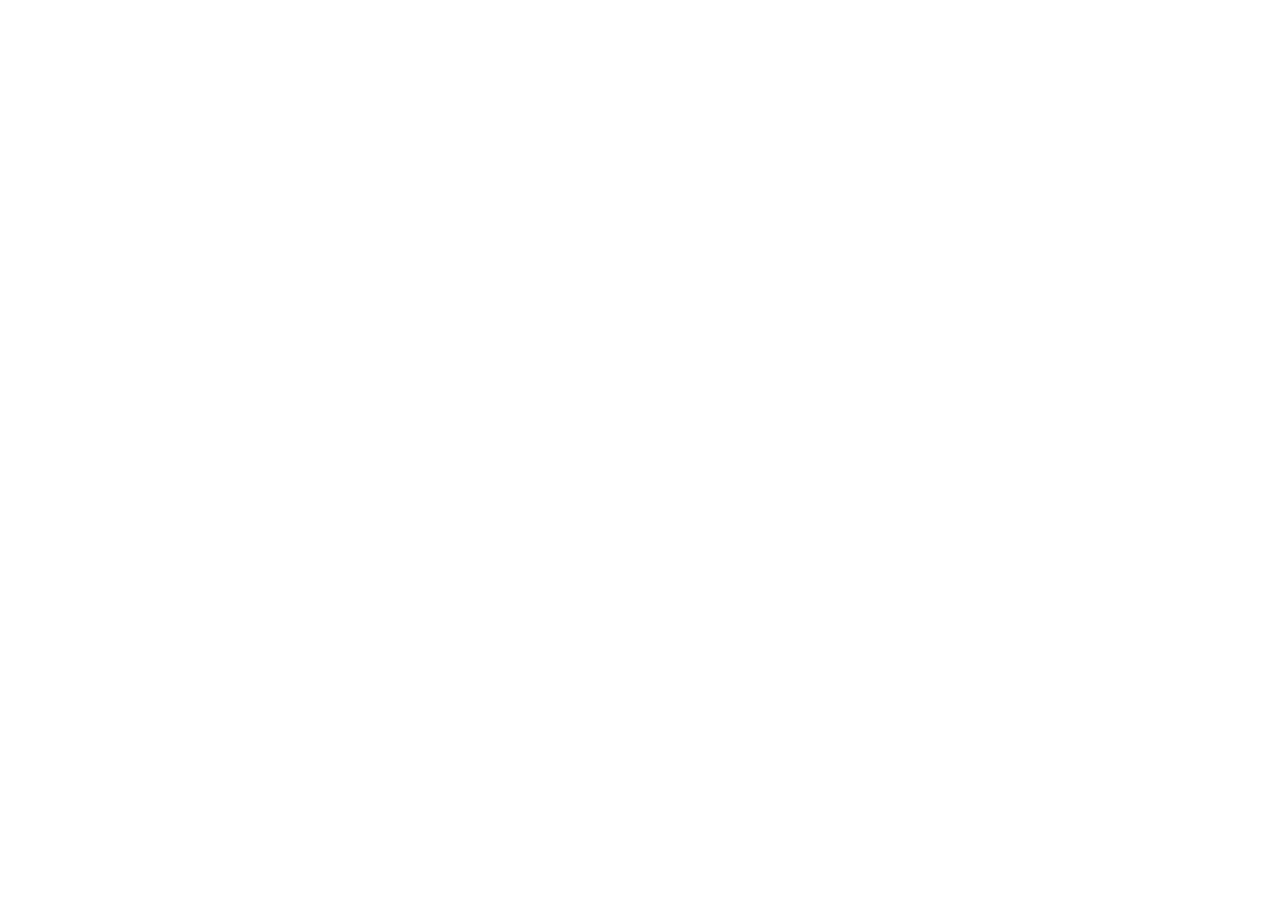
==== index.html @ e0eb2f37 "Add files via upload" ====
<!doctype html>
<html lang="ar" dir="rtl">
<head>
<meta charset="utf-8">
<meta name="viewport" content="width=device-width, initial-scale=1">
<meta name="robots" content="noindex">
<title>لوحة التحكم</title>
<link href="./config.yml" type="text/yaml" rel="cms-config-url">
</head>
<body>
<script src="https://unpkg.com/@sveltia/cms/dist/sveltia-cms.js"></script>
</body>
</html>
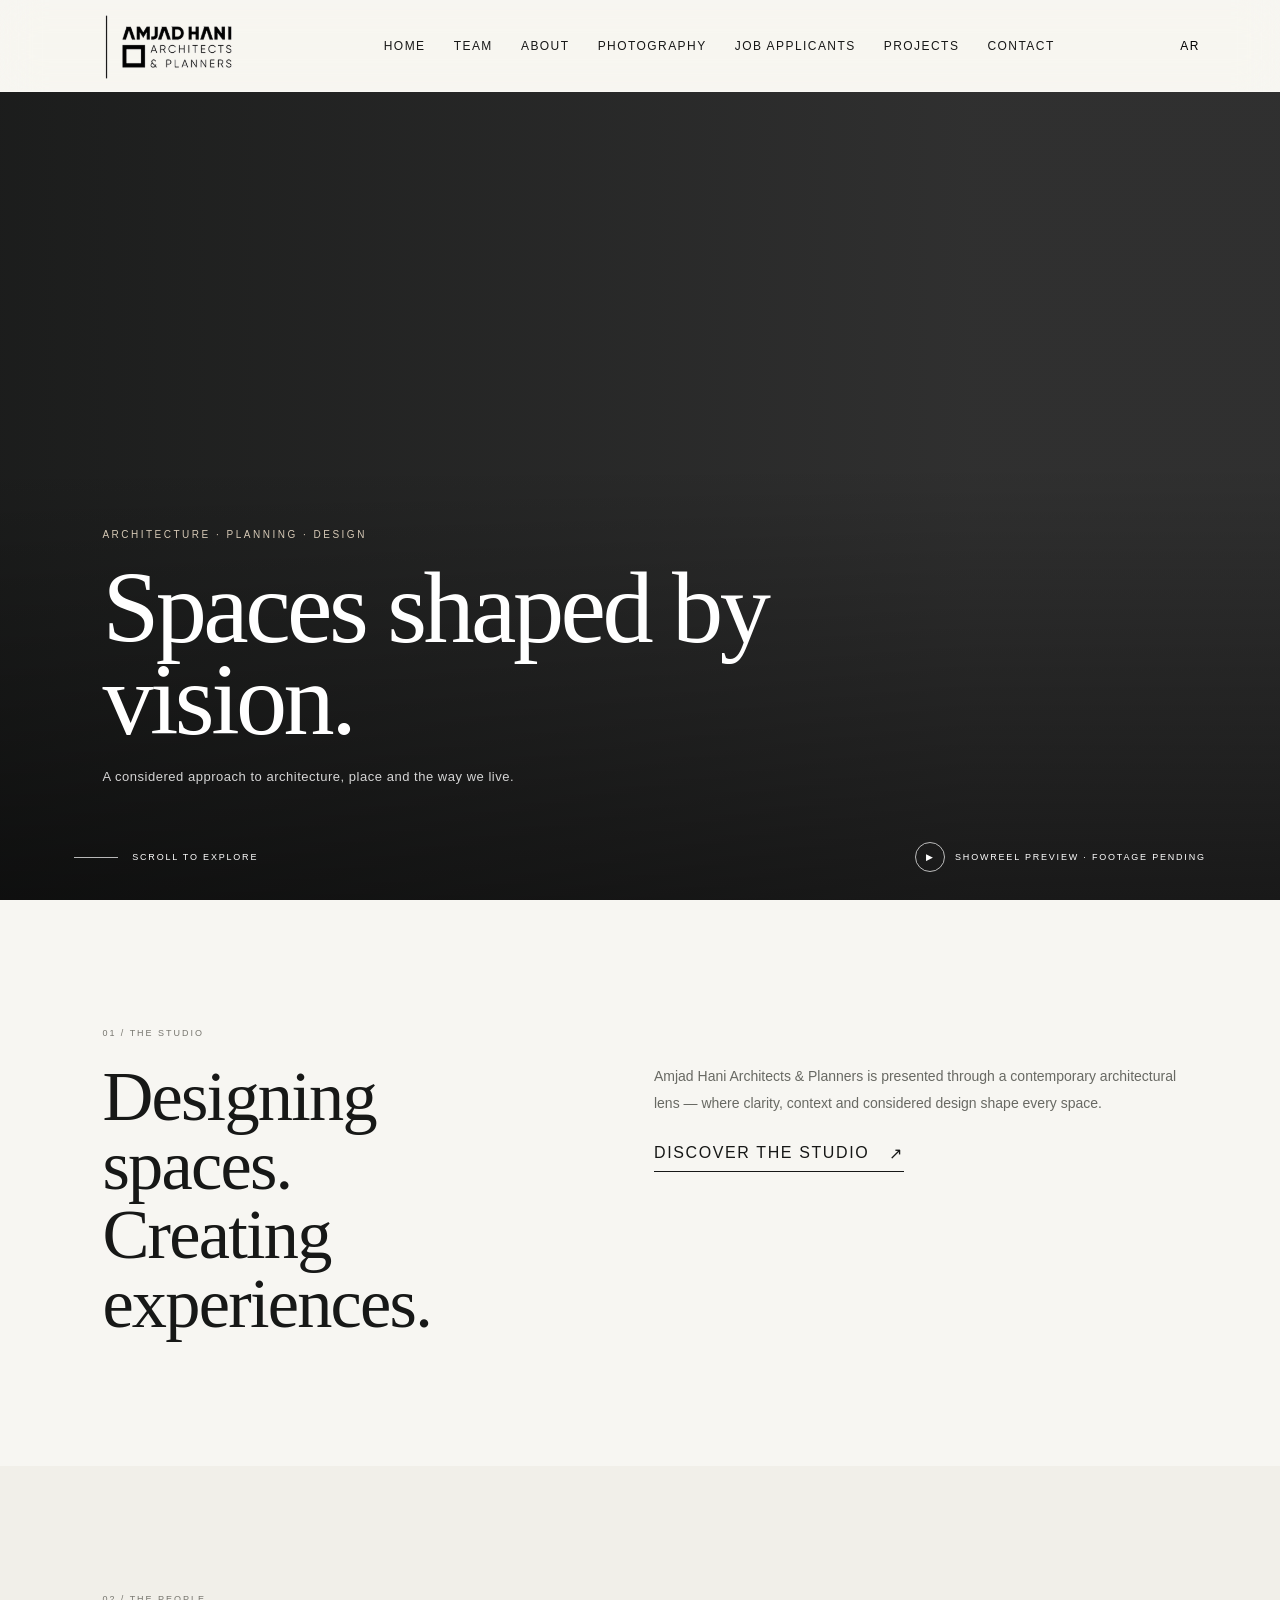
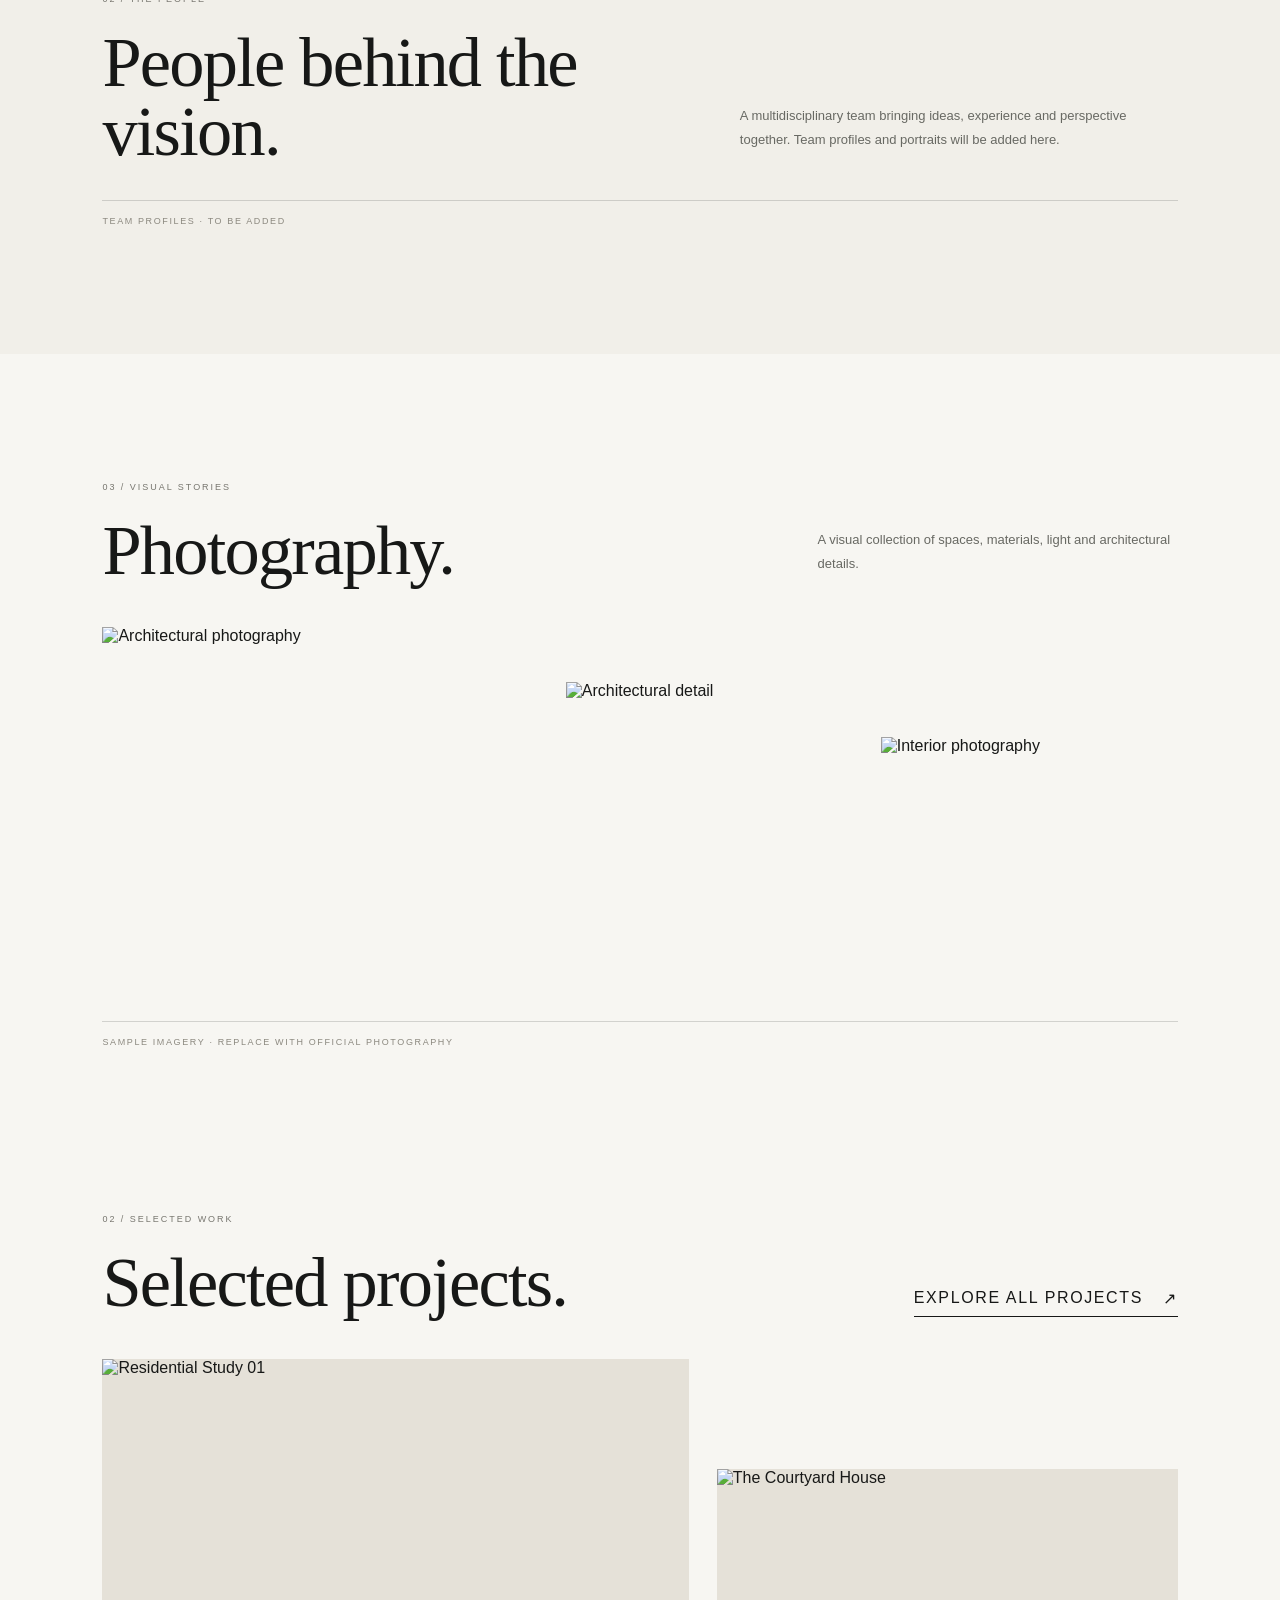
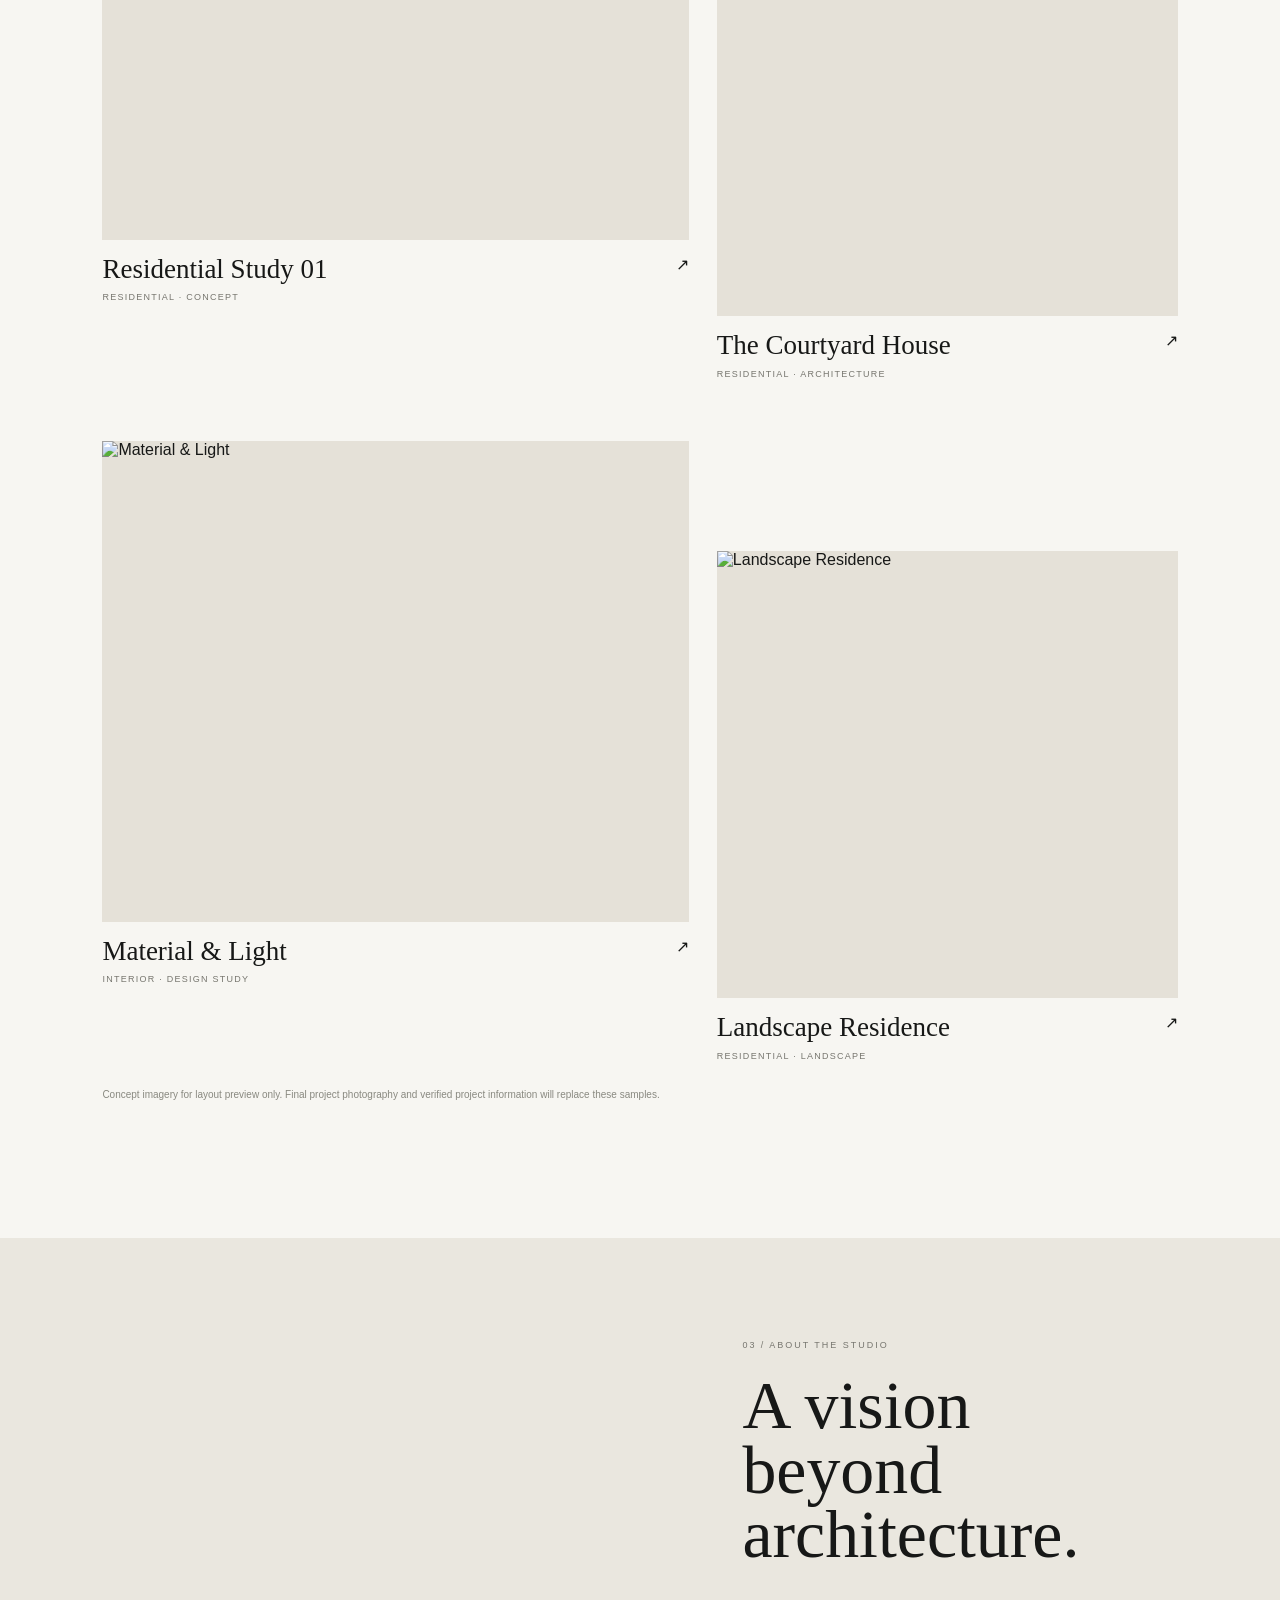
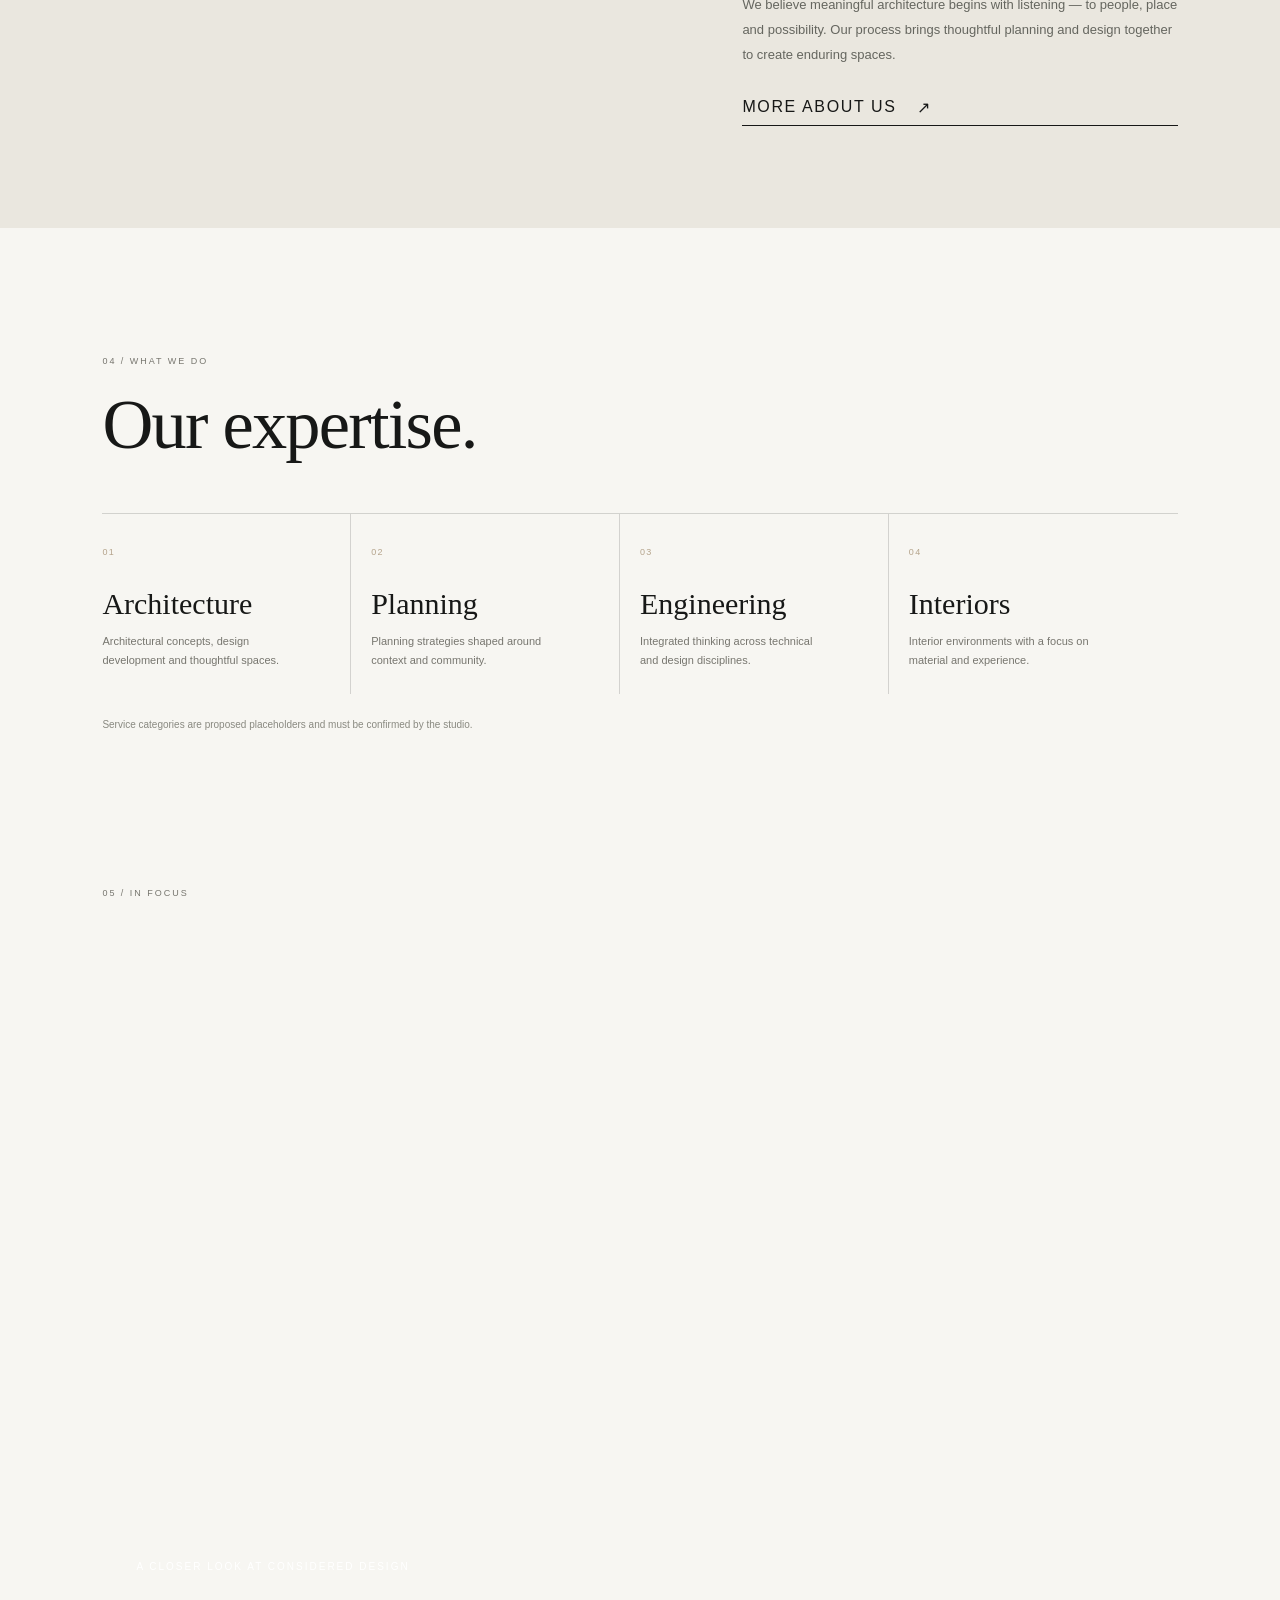
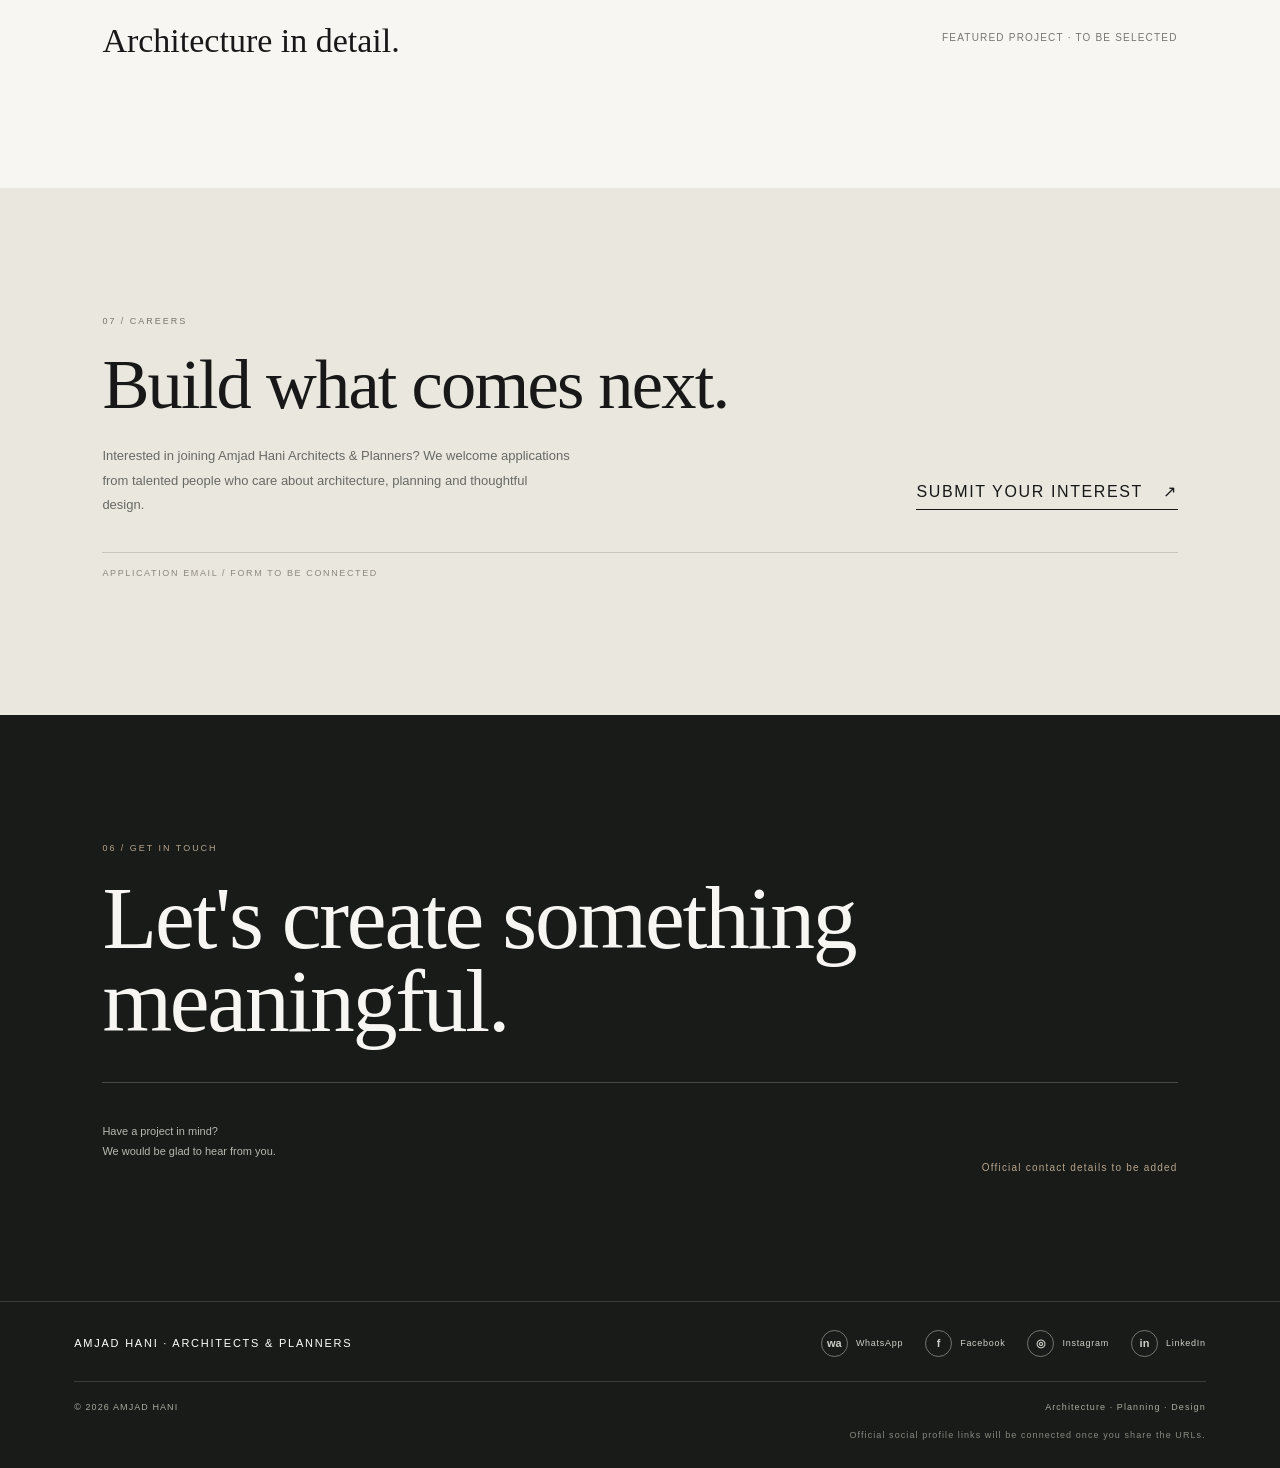
==== commit eafa9502: "Add files via upload" ====
--- a/index.html
+++ b/index.html
@@ -1,13 +1,281 @@
 <!doctype html>
-<html lang="ar" dir="rtl">
+<html lang="en">
 <head>
-<meta charset="utf-8">
-<meta name="viewport" content="width=device-width, initial-scale=1">
-<meta name="robots" content="noindex">
-<title>لوحة التحكم</title>
-<link href="./config.yml" type="text/yaml" rel="cms-config-url">
+<meta charset="utf-8"><meta name="viewport" content="width=device-width, initial-scale=1">
+<meta name="theme-color" content="#f7f6f2"><meta name="description" content="Amjad Hani Architects & Planners — Architecture, planning and design.">
+<title>Amjad Hani — Architects & Planners</title>
+<link rel="preconnect" href="https://fonts.googleapis.com"><link rel="preconnect" href="https://fonts.gstatic.com" crossorigin>
+<link href="https://fonts.googleapis.com/css2?family=Cormorant+Garamond:wght@400;500;600&family=DM+Sans:wght@400;500;600;700&family=IBM+Plex+Sans+Arabic:wght@400;500;600&display=swap" rel="stylesheet">
+<style>
+:root{--ink:#171817;--paper:#f7f6f2;--stone:#b5a48c;--muted:#77766f;--line:rgba(23,24,23,.16);--serif:'Cormorant Garamond',Georgia,serif;--sans:'DM Sans',Arial,sans-serif;--arabic:'IBM Plex Sans Arabic',sans-serif}
+*{box-sizing:border-box}html{scroll-behavior:smooth}body{margin:0;background:var(--paper);color:var(--ink);font-family:var(--sans);-webkit-font-smoothing:antialiased}a{color:inherit;text-decoration:none}button{font:inherit}.topbar{height:92px;padding:0 clamp(22px,5.8vw,88px);display:flex;align-items:center;justify-content:space-between;background:rgba(247,246,242,.24);position:sticky;top:0;z-index:50;backdrop-filter:blur(20px) saturate(155%);-webkit-backdrop-filter:blur(20px) saturate(155%);border-bottom:1px solid rgba(255,255,255,.28);transition:background .3s ease,box-shadow .3s ease,border-color .3s ease}.topbar.is-scrolled{background:rgba(247,246,242,.48);border-bottom-color:rgba(23,24,23,.10)}.brand{display:flex;align-items:center;flex-shrink:0}.brand img{width:190px;height:auto;max-height:68px;object-fit:contain;display:block}.nav{display:flex;align-items:center;gap:clamp(18px,2.8vw,42px);font-size:10px;letter-spacing:.16em;text-transform:uppercase}.nav a{position:relative;padding:8px 0}.nav a:after{content:'';position:absolute;left:0;bottom:0;width:0;height:1px;background:var(--ink);transition:.25s}.nav a:hover:after{width:100%}.tools{display:flex;align-items:center;gap:18px}.lang{border:0;background:transparent;letter-spacing:.12em;font-size:10px;cursor:pointer}.menu-btn{display:none;border:0;background:none;font-size:22px;cursor:pointer}
+.hero{min-height:min(760px,calc(100svh - 92px));height:calc(100svh - 92px);max-height:900px;position:relative;overflow:hidden;background:#333}.hero-media{position:absolute;inset:0;background-image:linear-gradient(90deg,rgba(8,10,9,.55),rgba(8,10,9,.08) 75%),var(--img,url('https://images.unsplash.com/photo-1600607687939-ce8a6c25118c?auto=format&fit=crop&w=2400&q=88'));background-position:center;background-size:cover;transform:scale(1.025);animation:slowzoom 18s ease-in-out infinite alternate}.hero:after{content:'';position:absolute;inset:0;background:linear-gradient(0deg,rgba(0,0,0,.48),transparent 54%);pointer-events:none}@keyframes slowzoom{to{transform:scale(1.09)}}.hero-content{position:absolute;z-index:1;left:clamp(24px,8vw,120px);bottom:clamp(76px,11vh,130px);max-width:760px;color:#fff}.eyebrow{font-size:10px;letter-spacing:.25em;text-transform:uppercase;color:#d6c9b6}.hero h1{font:400 clamp(54px,8vw,112px)/.9 var(--serif);letter-spacing:-.035em;margin:22px 0 18px;max-width:850px}.hero-sub{font-size:13px;letter-spacing:.04em;color:rgba(255,255,255,.82);max-width:450px;line-height:1.8}.hero-bottom{position:absolute;z-index:2;bottom:28px;left:clamp(24px,5.8vw,88px);right:clamp(24px,5.8vw,88px);display:flex;justify-content:space-between;align-items:center;color:#fff;font-size:9px;letter-spacing:.2em;text-transform:uppercase}.scroll-mark{display:flex;align-items:center;gap:14px}.scroll-mark:before{content:'';width:44px;height:1px;background:rgba(255,255,255,.7)}.play-note{display:flex;align-items:center;gap:10px}.play-circle{width:30px;height:30px;border:1px solid rgba(255,255,255,.7);border-radius:50%;display:grid;place-items:center;font-size:9px}
+.section{padding:clamp(76px,10vw,144px) clamp(24px,8vw,120px)}.intro{display:grid;grid-template-columns:1fr 1.2fr;gap:9vw;align-items:start}.kicker{font-size:9px;letter-spacing:.22em;text-transform:uppercase;color:var(--muted);margin-bottom:24px}.intro h2,.section-heading{font:400 clamp(42px,5.5vw,76px)/.98 var(--serif);letter-spacing:-.025em;margin:0}.intro-copy{max-width:530px;padding-top:35px}.intro-copy p{font-size:14px;line-height:1.95;color:#686963;margin:0 0 26px}.text-link{display:inline-flex;align-items:center;gap:20px;padding-bottom:8px;border-bottom:1px solid var(--ink);font-size:9px;letter-spacing:.18em;text-transform:uppercase}.text-link span{font-size:16px;transition:transform .2s}.text-link:hover span{transform:translate(4px,-2px)}
+.projects{padding-top:30px}.section-head{display:flex;justify-content:space-between;align-items:end;margin-bottom:42px}.section-head .section-heading{max-width:520px}.project-grid{display:grid;grid-template-columns:1.12fr .88fr;gap:62px 28px}.project-card:nth-child(even){margin-top:110px}.project-image{overflow:hidden;background:#e5e1d8;aspect-ratio:1.22}.project-card:nth-child(even) .project-image{aspect-ratio:1.03}.project-image img{width:100%;height:100%;object-fit:cover;display:block;transition:transform .8s cubic-bezier(.2,.7,.2,1)}.project-card:hover img{transform:scale(1.045)}.project-meta{display:flex;justify-content:space-between;gap:16px;padding-top:15px}.project-title{font:400 27px/1.1 var(--serif)}.project-type{font-size:9px;letter-spacing:.14em;color:var(--muted);text-transform:uppercase;padding-top:8px}
+.about-band{background:#eae7df;display:grid;grid-template-columns:1fr 1fr;min-height:590px}.about-image{min-height:500px;background:var(--img,url('https://images.unsplash.com/photo-1600607687920-4e2a09cf159d?auto=format&fit=crop&w=1500&q=85')) center/cover}.about-copy{padding:clamp(54px,8vw,112px);display:flex;flex-direction:column;justify-content:center}.about-copy h2{font:400 clamp(44px,5.3vw,72px)/.95 var(--serif);margin:0 0 24px}.about-copy p{max-width:440px;font-size:13px;line-height:1.95;color:#65665f;margin:0 0 30px}
+.expertise{background:#f7f6f2}.expertise-grid{display:grid;grid-template-columns:repeat(4,1fr);border-top:1px solid var(--line);margin-top:54px}.expertise-item{padding:27px 20px 0 0;border-right:1px solid var(--line);margin-right:20px;min-height:180px}.expertise-item:last-child{border:0}.expertise-num{font-size:9px;color:var(--stone);letter-spacing:.15em}.expertise-item h3{font:400 30px var(--serif);margin:28px 0 8px}.expertise-item p{font-size:11px;line-height:1.7;color:var(--muted);max-width:190px}
+.featured{padding-top:20px}.featured-image{height:min(70vw,680px);min-height:360px;position:relative;overflow:hidden;background:var(--img,url('https://images.unsplash.com/photo-1600566753086-00f18fb6b3ea?auto=format&fit=crop&w=2200&q=88')) center/cover}.featured-label{position:absolute;left:34px;bottom:30px;color:white;font-size:10px;letter-spacing:.2em;text-transform:uppercase}.featured-caption{display:flex;justify-content:space-between;align-items:start;padding-top:20px}.featured-caption h3{font:400 34px var(--serif);margin:0}.featured-caption p{font-size:10px;letter-spacing:.12em;color:var(--muted);text-transform:uppercase}
+.contact{background:#191b19;color:#f7f6f2;padding:clamp(76px,10vw,140px) clamp(24px,8vw,120px)}.contact h2{font:400 clamp(48px,7vw,94px)/.92 var(--serif);max-width:850px;margin:22px 0 40px;letter-spacing:-.025em}.contact .kicker{color:#b5a48c}.contact-bottom{display:flex;justify-content:space-between;align-items:end;border-top:1px solid rgba(255,255,255,.2);padding-top:28px}.contact-bottom p{font-size:11px;color:#b8b8b0;line-height:1.8}.contact .text-link{border-color:#b5a48c;color:#f7f6f2}.footer{background:#191b19;color:#f7f6f2;padding:28px clamp(24px,5.8vw,88px);border-top:1px solid rgba(255,255,255,.15);display:flex;justify-content:space-between;align-items:center;font-size:9px;letter-spacing:.12em;color:#aaa99f}.footer-brand{font-size:11px;letter-spacing:.16em;color:#fff}
+
+.team-section{background:#f1efe9}.team-intro{display:grid;grid-template-columns:1.1fr .9fr;gap:8vw;align-items:end}.team-intro p,.photo-intro,.careers-layout p{font-size:13px;line-height:1.9;color:#686963;max-width:470px}.placeholder-note{font-size:9px;letter-spacing:.18em;color:#8b887f;margin-top:34px;padding-top:15px;border-top:1px solid var(--line)}
+.photo-intro{margin:0 0 8px;max-width:360px}.photo-grid{display:grid;grid-template-columns:1.2fr .8fr .8fr;gap:18px}.photo-grid img{width:100%;height:360px;object-fit:cover;display:block}.photo-grid img:nth-child(2){margin-top:55px;height:305px}.photo-grid img:nth-child(3){margin-top:110px;height:250px}
+.careers-section{background:#eae7df}.careers-layout{display:flex;justify-content:space-between;align-items:end;gap:40px}.careers-layout h2{max-width:650px}.careers-layout p{margin:25px 0 0}.careers-layout .text-link{flex-shrink:0;margin-bottom:8px}
+.footer{display:block}.footer-top,.footer-bottom{display:flex;justify-content:space-between;align-items:center;gap:24px}.footer-top{padding-bottom:24px}.footer-bottom{border-top:1px solid rgba(255,255,255,.15);padding-top:20px}.social-links{display:flex;align-items:center;gap:22px;flex-wrap:wrap}.social-links a{display:flex;align-items:center;gap:8px;color:#d0cfc8;font-size:9px;letter-spacing:.08em;transition:color .2s}.social-links a:hover{color:#fff}.social-icon{width:27px;height:27px;border:1px solid rgba(255,255,255,.38);border-radius:50%;display:grid;place-items:center;font-size:11px;font-weight:600;letter-spacing:0}.social-note{font-size:9px;color:#898980;margin:18px 0 0;text-align:right}
+@media(max-width:980px){.topbar{height:78px}.brand img{width:155px}.menu-btn{display:block}.nav{display:none;position:absolute;top:78px;left:0;right:0;background:rgba(247,246,242,.72);backdrop-filter:blur(20px) saturate(155%);-webkit-backdrop-filter:blur(20px) saturate(155%);padding:22px clamp(22px,5vw,50px);flex-direction:column;align-items:flex-start;gap:16px;border-top:1px solid rgba(255,255,255,.35);box-shadow:0 12px 24px rgba(0,0,0,.07)}.nav.open{display:flex}.hero{height:calc(100svh - 78px)}}
+@media(max-width:620px){.team-intro{grid-template-columns:1fr;gap:18px}.photo-grid{grid-template-columns:1fr 1fr;gap:12px}.photo-grid img,.photo-grid img:nth-child(2),.photo-grid img:nth-child(3){height:220px;margin-top:0}.photo-grid img:first-child{grid-column:1/-1;height:270px}.careers-layout{display:block}.careers-layout .text-link{margin-top:25px}.footer-top,.footer-bottom{align-items:flex-start;flex-direction:column}.social-links{gap:14px}.social-note{text-align:left}.nav{top:72px}.topbar{height:72px}}
+
+[dir=rtl] body,[dir=rtl] .hero-content,[dir=rtl] .about-copy{text-align:right}[dir=rtl] .hero-content{left:auto;right:clamp(24px,8vw,120px)}[dir=rtl] .intro,[dir=rtl] .about-band{direction:rtl}[dir=rtl] .hero-bottom{direction:rtl}[dir=rtl] .project-meta{direction:rtl}[dir=rtl] .expertise-item{padding:27px 0 0 20px;margin:0 0 0 20px;border-right:0;border-left:1px solid var(--line)}[dir=rtl] .expertise-item:last-child{border:0}
+@media(max-width:850px){.topbar{height:78px}.brand img{width:160px}.nav{gap:16px;font-size:9px}.hero{height:calc(100svh - 78px);min-height:600px}.intro{grid-template-columns:1fr;gap:15px}.intro-copy{padding-top:0}.about-band{grid-template-columns:1fr}.about-image{min-height:420px}.expertise-grid{grid-template-columns:repeat(2,1fr);row-gap:30px}.expertise-item:nth-child(2){border-right:0}.expertise-item:nth-child(3){border-top:1px solid var(--line);padding-top:26px}.expertise-item:nth-child(4){border-top:1px solid var(--line);padding-top:26px}}
+@media(max-width:620px){.topbar{padding:0 20px;height:72px}.brand img{width:145px}.menu-btn{display:block}.nav{display:none;position:absolute;top:72px;left:0;right:0;background:rgba(247,246,242,.78);backdrop-filter:blur(20px) saturate(155%);-webkit-backdrop-filter:blur(20px) saturate(155%);padding:22px;flex-direction:column;align-items:flex-start;gap:16px;border-top:1px solid rgba(255,255,255,.35)}.nav.open{display:flex}.tools{gap:12px}.hero{height:calc(92svh - 72px);min-height:570px}.hero-media{background-position:58% center}.hero-content{left:24px;right:24px;bottom:95px}.hero h1{font-size:61px}.hero-sub{font-size:12px}.hero-bottom{left:22px;right:22px;bottom:22px;font-size:8px}.play-note{display:none}.section{padding:76px 24px}.section-head{display:block}.section-head .text-link{margin-top:24px}.project-grid{grid-template-columns:1fr;gap:38px}.project-card:nth-child(even){margin-top:0}.project-card:nth-child(even) .project-image{aspect-ratio:1.22}.project-title{font-size:25px}.about-image{min-height:330px}.about-copy{padding:65px 24px}.expertise-grid{margin-top:36px}.expertise-item{min-height:155px;margin-right:12px;padding-right:12px}.expertise-item h3{font-size:26px}.featured-image{min-height:390px;height:115vw}.featured-caption{display:block}.featured-caption p{margin-top:8px}.contact-bottom{display:block}.contact-bottom .text-link{margin-top:20px}.footer{gap:16px;align-items:flex-start;flex-direction:column}.footer-brand{font-size:10px}}
+
+/* Language-specific logo lockup: the original English artwork is kept untouched. */
+.brand{min-width:190px;min-height:68px}
+.brand-ar{display:none;align-items:center;gap:13px;direction:ltr;white-space:nowrap}
+.brand-ar-square{width:39px;height:39px;border:6px solid currentColor;display:block;flex:0 0 auto}
+.brand-ar-copy{display:flex;flex-direction:column;align-items:flex-end;text-align:right;gap:2px;color:var(--ink)}
+.brand-ar-copy strong{font-family:var(--arabic);font-size:27px;font-weight:600;line-height:1.15}
+.brand-ar-copy small{font-family:var(--arabic);font-size:11px;font-weight:400;line-height:1.5;letter-spacing:0}
+.brand-ar-rule{height:58px;width:2px;background:currentColor;margin-left:1px;display:block;flex:0 0 auto}
+html[dir="rtl"] .brand>img{display:none}
+html[dir="rtl"] .brand-ar{display:flex}
+html[dir="rtl"] .brand{min-width:250px}
+@media(max-width:980px){.brand{min-width:155px}.brand-ar-copy strong{font-size:23px}.brand-ar-copy small{font-size:9px}.brand-ar-square{width:33px;height:33px;border-width:5px}.brand-ar-rule{height:49px}html[dir="rtl"] .brand{min-width:220px}}
+@media(max-width:420px){html[dir="rtl"] .brand{min-width:0}.brand-ar{gap:8px}.brand-ar-copy strong{font-size:20px}.brand-ar-copy small{font-size:8px}.brand-ar-square{width:29px;height:29px;border-width:4px}.brand-ar-rule{height:43px}}
+
+
+/* Navigation refinement: clearer desktop labels and reliable mobile controls */
+@media (min-width:981px){
+  .nav{font-size:12px;letter-spacing:.12em;gap:clamp(22px,2.2vw,36px)}
+  .lang{font-size:12px}
+}
+@media (max-width:980px){
+  .tools{position:relative;z-index:62;gap:16px}
+  .menu-btn{position:relative;z-index:63;display:block;min-width:36px;min-height:40px;padding:4px;color:var(--ink)}
+  .lang{position:relative;z-index:63;padding:10px 4px;color:var(--ink)}
+  .nav{z-index:61;top:100%;left:0;right:0;max-height:calc(100svh - 78px);overflow-y:auto;direction:ltr;align-items:flex-start;text-align:left;opacity:0;visibility:hidden;transform:translateY(-8px);transition:opacity .22s ease,transform .22s ease,visibility .22s ease;display:flex}
+  .nav.open{opacity:1;visibility:visible;transform:translateY(0)}
+  html[dir="rtl"] .nav{direction:rtl;align-items:flex-end;text-align:right}
+  .nav a{width:100%;padding:10px 0;font-size:13px;letter-spacing:.08em}
+}
+@media (max-width:620px){
+  .topbar{padding:0 18px;height:72px}
+  .nav{top:100%;padding:18px 22px 24px}
+  html[dir="rtl"] .nav{align-items:stretch}
+  .nav a{text-align:right}
+  html[dir="ltr"] .nav a{text-align:left}
+}
+
+/* Mobile menu fix: nested backdrop-filter doesn't work (nav sits inside .topbar which already has one),
+   so the panel stayed see-through and page text showed behind the links. Use solid backgrounds. */
+@media (max-width:980px){
+  .topbar{background:var(--paper)}
+  .topbar.is-scrolled{background:var(--paper)}
+  .nav{
+    background:var(--paper);
+    -webkit-backdrop-filter:none;backdrop-filter:none;
+    gap:0;
+    padding:8px 22px 20px;
+    border-top:1px solid var(--line);
+    box-shadow:0 16px 32px rgba(0,0,0,.12);
+  }
+  .nav a{padding:14px 0;border-bottom:1px solid var(--line)}
+  .nav a:last-child{border-bottom:0}
+}
+
+
+/* ---- content-driven additions ---- */
+[hidden]{display:none!important}
+body.is-loading main,body.is-loading footer{opacity:0}
+main,footer{transition:opacity .35s ease}
+.team-grid{display:grid;grid-template-columns:repeat(4,1fr);gap:28px;margin-top:48px}
+.team-grid:empty{display:none}
+.team-card .team-photo{aspect-ratio:3/4;background:#dcd8cd;overflow:hidden;display:flex;align-items:center;justify-content:center;font:400 54px var(--serif);color:#9c9788}
+.team-card img{width:100%;height:100%;object-fit:cover;display:block}
+.team-name{font:500 22px/1.2 var(--serif);margin-top:16px}
+.team-role{font-size:10px;letter-spacing:.14em;text-transform:uppercase;color:var(--muted);margin-top:7px}
+[dir=rtl] .team-role{letter-spacing:0;font-size:12px}
+.project-card>a{display:block}
+.contact-side{display:flex;flex-direction:column;gap:10px;align-items:flex-end}
+.contact-details{display:flex;flex-direction:column;gap:8px;align-items:flex-end;font-size:14px;letter-spacing:.04em;direction:ltr}
+.contact-details a{border-bottom:1px solid rgba(247,246,242,.35);padding-bottom:2px}
+@media(min-width:981px){.expertise-grid{grid-template-columns:repeat(auto-fit,minmax(230px,1fr))}}
+@media(max-width:980px){.team-grid{grid-template-columns:repeat(2,1fr);gap:20px}.contact-side,.contact-details{align-items:flex-start;margin-top:18px}}
+</style>
+<noscript><style>body.is-loading main,body.is-loading footer{opacity:1}</style></noscript>
 </head>
-<body>
-<script src="https://unpkg.com/@sveltia/cms/dist/sveltia-cms.js"></script>
-</body>
-</html>
+<body class="is-loading">
+<header class="topbar">
+  <a class="brand" href="#home" aria-label="Amjad Hani home"><img src="[data-uri]